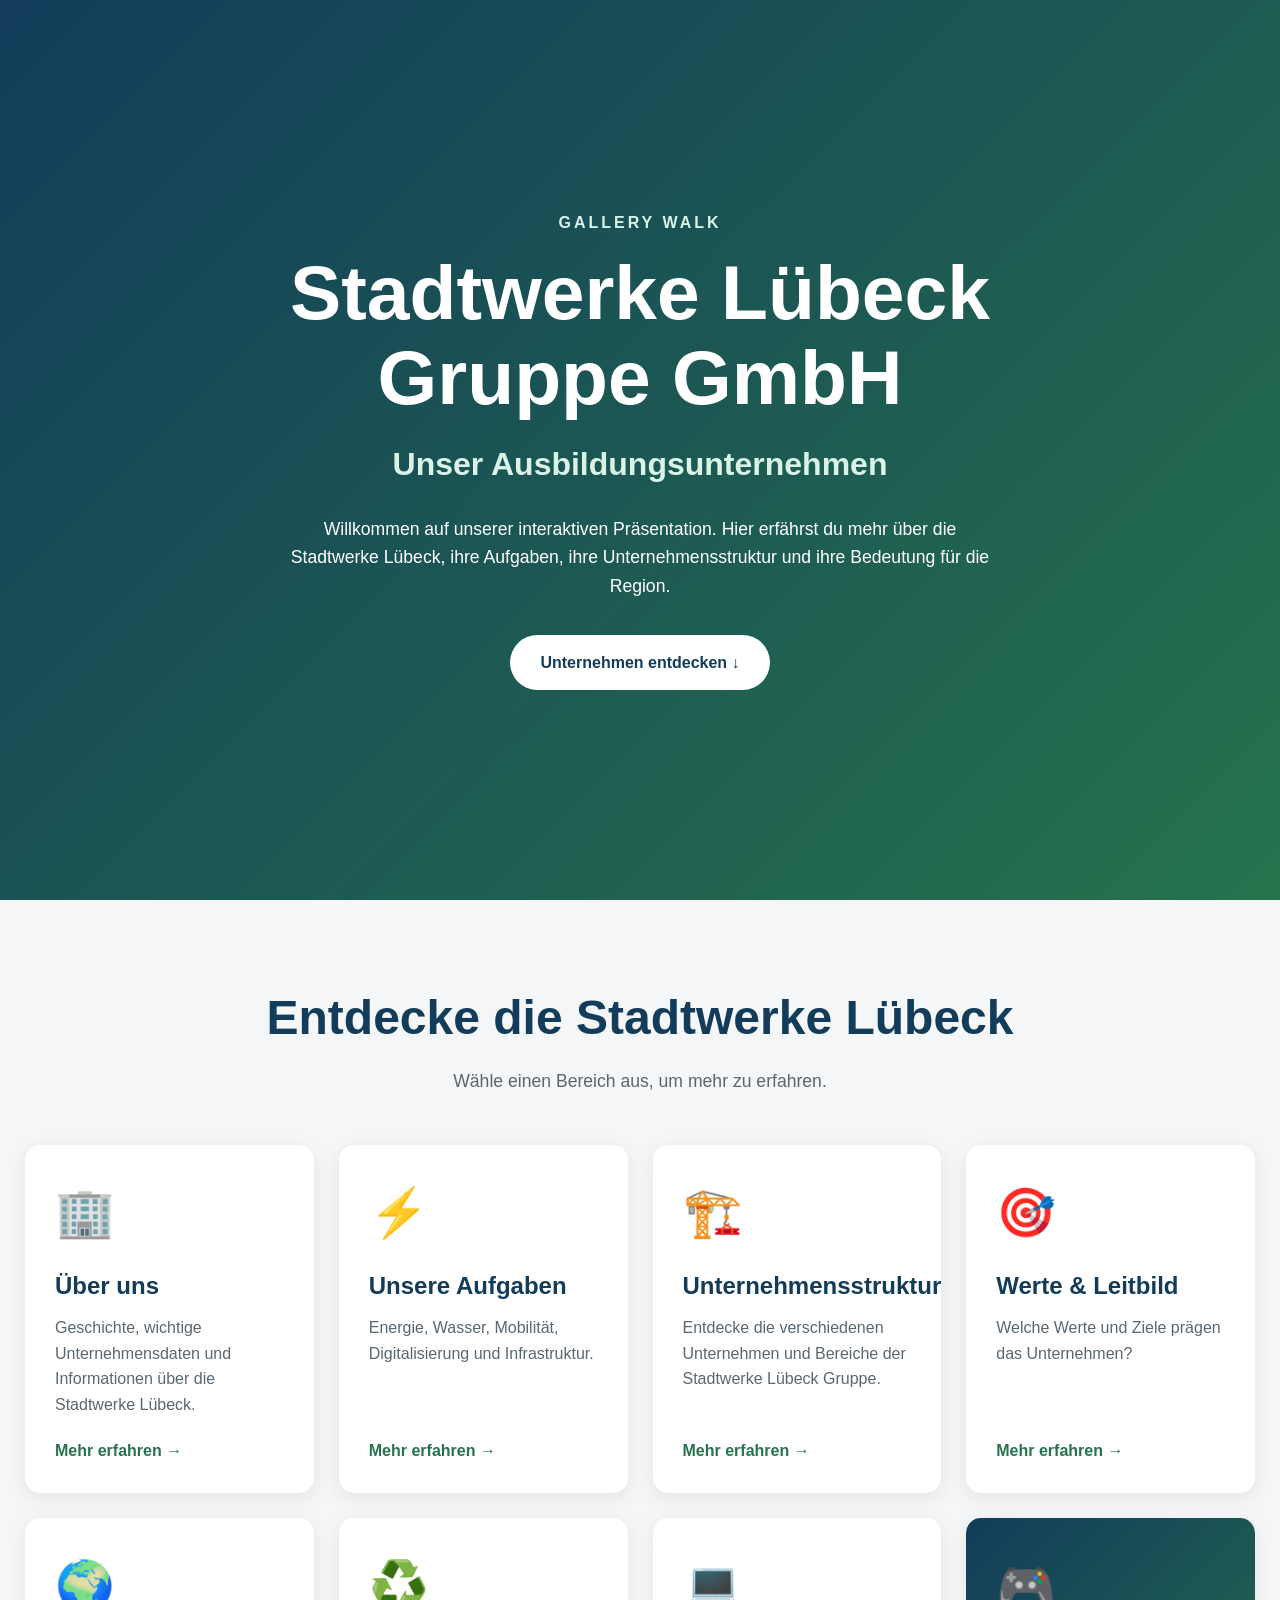
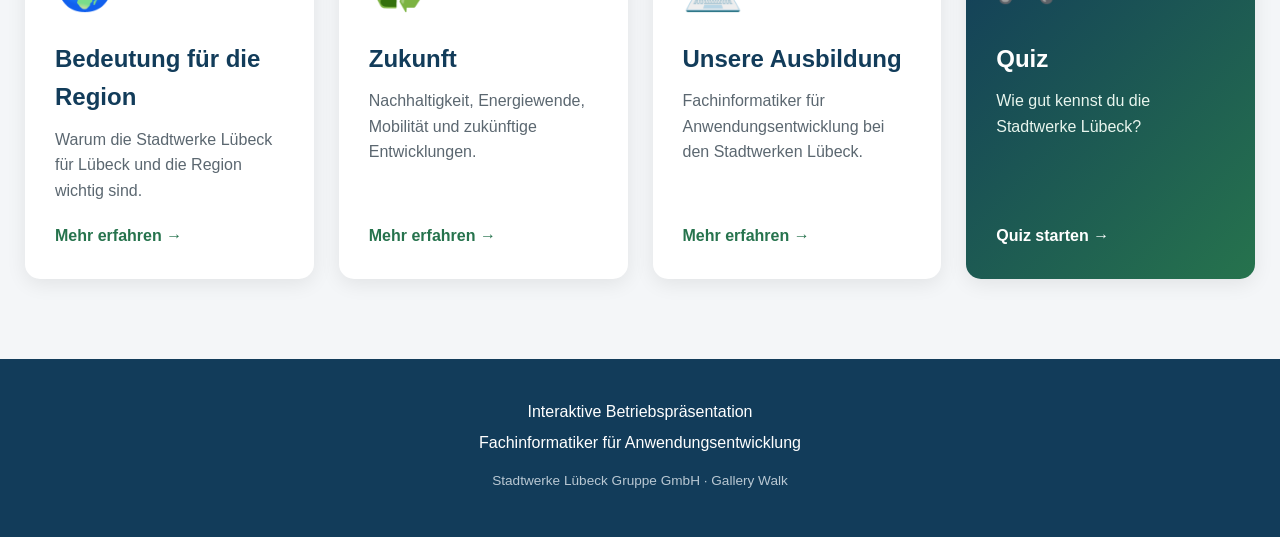
==== index.html @ ca76f6d5 "Add files via upload" ====
<!DOCTYPE html>
<html lang="de">

<head>
    <!-- Zeichencodierung für Umlaute und Sonderzeichen -->
    <meta charset="UTF-8">

    <!-- Sorgt dafür, dass die Webseite auf Handys richtig angezeigt wird -->
    <meta name="viewport" content="width=device-width, initial-scale=1.0">

    <!-- Titel im Browser -->
    <title>Stadtwerke Lübeck | Gallery Walk</title>

    <!-- Verbindung mit unserer CSS-Datei -->
    <link rel="stylesheet" href="style.css">
</head>


<body>

    <!-- =========================
         HEADER / STARTBEREICH
         ========================= -->

    <header class="hero">

        <div class="hero-content">

            <p class="small-title">
                Gallery Walk
            </p>

            <h1>
                Stadtwerke Lübeck Gruppe GmbH
            </h1>

            <h2>
                Unser Ausbildungsunternehmen
            </h2>

            <p class="intro-text">
                Willkommen auf unserer interaktiven Präsentation.
                Hier erfährst du mehr über die Stadtwerke Lübeck,
                ihre Aufgaben, ihre Unternehmensstruktur und ihre
                Bedeutung für die Region.
            </p>

            <!-- Button führt später zu den Informationen -->
            <a href="#bereiche" class="start-button">
                Unternehmen entdecken ↓
            </a>

        </div>

    </header>


    <!-- =========================
         INFORMATIONSBEREICHE
         ========================= -->

    <main id="bereiche">

        <section class="section-title">

            <h2>
                Entdecke die Stadtwerke Lübeck
            </h2>

            <p>
                Wähle einen Bereich aus, um mehr zu erfahren.
            </p>

        </section>


        <!-- Container für alle Karten -->
        <section class="card-container">


            <!-- Karte 1 -->
            <article class="card">

                <div class="icon">🏢</div>

                <h3>
                    Über uns
                </h3>

                <p>
                    Geschichte, wichtige Unternehmensdaten
                    und Informationen über die Stadtwerke Lübeck.
                </p>

                <a href="ueber-uns.html">
                    Mehr erfahren →
                </a>

            </article>


            <!-- Karte 2 -->
            <article class="card">

                <div class="icon">⚡</div>

                <h3>
                    Unsere Aufgaben
                </h3>

                <p>
                    Energie, Wasser, Mobilität,
                    Digitalisierung und Infrastruktur.
                </p>

                <a href="aufgaben.html">
                    Mehr erfahren →
                </a>

            </article>


            <!-- Karte 3 -->
            <article class="card">

                <div class="icon">🏗️</div>

                <h3>
                    Unternehmensstruktur
                </h3>

                <p>
                    Entdecke die verschiedenen Unternehmen
                    und Bereiche der Stadtwerke Lübeck Gruppe.
                </p>

                <a href="struktur.html">
                    Mehr erfahren →
                </a>

            </article>


            <!-- Karte 4 -->
            <article class="card">

                <div class="icon">🎯</div>

                <h3>
                    Werte & Leitbild
                </h3>

                <p>
                    Welche Werte und Ziele
                    prägen das Unternehmen?
                </p>

                <a href="werte.html">
                    Mehr erfahren →
                </a>

            </article>


            <!-- Karte 5 -->
            <article class="card">

                <div class="icon">🌍</div>

                <h3>
                    Bedeutung für die Region
                </h3>

                <p>
                    Warum die Stadtwerke Lübeck
                    für Lübeck und die Region wichtig sind.
                </p>

                <a href="region.html">
                    Mehr erfahren →
                </a>

            </article>


            <!-- Karte 6 -->
            <article class="card">

                <div class="icon">♻️</div>

                <h3>
                    Zukunft
                </h3>

                <p>
                    Nachhaltigkeit, Energiewende,
                    Mobilität und zukünftige Entwicklungen.
                </p>

                <a href="zukunft.html">
                    Mehr erfahren →
                </a>

            </article>


            <!-- Karte 7 -->
            <article class="card">

                <div class="icon">💻</div>

                <h3>
                    Unsere Ausbildung
                </h3>

                <p>
                    Fachinformatiker für
                    Anwendungsentwicklung bei den Stadtwerken Lübeck.
                </p>

                <a href="ausbildung.html">
                    Mehr erfahren →
                </a>

            </article>


            <!-- Karte 8 -->
            <article class="card quiz-card">

                <div class="icon">🎮</div>

                <h3>
                    Quiz
                </h3>

                <p>
                    Wie gut kennst du
                    die Stadtwerke Lübeck?
                </p>

                <a href="quiz.html">
                    Quiz starten →
                </a>

            </article>


        </section>

    </main>


    <!-- =========================
         FOOTER
         ========================= -->

    <footer>

        <p>
            Interaktive Betriebspräsentation
        </p>

        <p>
            Fachinformatiker für Anwendungsentwicklung
        </p>

        <p class="footer-small">
            Stadtwerke Lübeck Gruppe GmbH · Gallery Walk
        </p>

    </footer>


    <!-- Verbindung mit JavaScript -->
    <script src="script.js"></script>

</body>

</html>
---- style.css ----
/* =========================
   ALLGEMEINE EINSTELLUNGEN
   ========================= */

/* Entfernt Standard-Abstände und berechnet Größen einheitlich */
* {
    margin: 0;
    padding: 0;
    box-sizing: border-box;
}


/* Grundeinstellungen für die gesamte Webseite */
body {
    font-family: Arial, Helvetica, sans-serif;
    background-color: #f4f6f8;
    color: #1f2933;
    line-height: 1.6;
}


/* Entfernt die Standard-Unterstreichung von Links */
a {
    text-decoration: none;
}


/* =========================
   STARTSEITE / HERO
   ========================= */

.hero {

    /* Hero nimmt mindestens die gesamte Bildschirmhöhe ein */
    min-height: 100vh;

    /* Hintergrund mit Farbverlauf */
    background: linear-gradient(135deg, #123c5a, #26734d);

    /* Inhalt horizontal und vertikal zentrieren */
    display: flex;
    justify-content: center;
    align-items: center;

    /* Abstand zum Rand */
    padding: 40px 20px;

    /* Text zentrieren */
    text-align: center;
}


/* Container für den Inhalt des Heroes */
.hero-content {
    max-width: 900px;
}


/* Kleiner Titel über der Hauptüberschrift */
.small-title {

    color: #d9f3e6;

    font-size: 1rem;

    font-weight: bold;

    letter-spacing: 3px;

    text-transform: uppercase;

    margin-bottom: 15px;
}


/* Hauptüberschrift der Startseite */
.hero h1 {

    color: white;

    /* Passt die Schriftgröße automatisch an */
    font-size: clamp(2.2rem, 6vw, 5rem);

    line-height: 1.1;

    margin-bottom: 20px;
}


/* Unterüberschrift */
.hero h2 {

    color: #d9f3e6;

    font-size: clamp(1.3rem, 3vw, 2rem);

    margin-bottom: 25px;
}


/* Einführungstext */
.intro-text {

    color: white;

    max-width: 700px;

    margin: 0 auto 35px auto;

    font-size: 1.1rem;
}


/* =========================
   START BUTTON
   ========================= */

.start-button {

    display: inline-block;

    background-color: white;

    color: #123c5a;

    padding: 15px 30px;

    border-radius: 30px;

    font-weight: bold;

    transition: 0.3s;
}


/* Hover-Effekt */
.start-button:hover {

    transform: translateY(-4px);

    box-shadow: 0 10px 25px rgba(0, 0, 0, 0.2);
}


/* =========================
   HAUPTBEREICH
   ========================= */

main {

    max-width: 1300px;

    margin: 0 auto;

    padding: 80px 25px;
}


/* =========================
   STARTSEITE - ÜBERSCHRIFT
   ========================= */

.section-title {

    text-align: center;

    margin-bottom: 50px;
}


.section-title h2 {

    color: #123c5a;

    font-size: clamp(2rem, 4vw, 3rem);

    margin-bottom: 10px;
}


.section-title p {

    color: #5b6770;

    font-size: 1.1rem;
}


/* =========================
   STARTSEITE - KARTEN
   ========================= */


/* Grid für die Startseiten-Karten */
.card-container {

    display: grid;

    /* Automatisch passende Spalten */
    grid-template-columns: repeat(auto-fit, minmax(250px, 1fr));

    gap: 25px;
}


/* Einzelne Startseiten-Karte */
.card {

    background-color: white;

    padding: 30px;

    border-radius: 15px;

    box-shadow: 0 5px 20px rgba(0, 0, 0, 0.08);

    transition: 0.3s;

    /* Inhalt wird untereinander angeordnet */
    display: flex;

    flex-direction: column;
}


/* Hover-Effekt */
.card:hover {

    transform: translateY(-8px);

    box-shadow: 0 15px 35px rgba(0, 0, 0, 0.15);
}


/* Emoji auf der Startseite */
.icon {

    font-size: 3rem;

    margin-bottom: 15px;
}


/* Überschrift einer Startseiten-Karte */
.card h3 {

    color: #123c5a;

    font-size: 1.5rem;

    margin-bottom: 10px;
}


/* Text einer Startseiten-Karte */
.card p {

    color: #5b6770;

    margin-bottom: 20px;

    /* Link wird nach unten gedrückt */
    flex-grow: 1;
}


/* Link in Startseiten-Karten */
.card a {

    color: #26734d;

    font-weight: bold;

    font-size: 1rem;
}


/* Hover für Karten-Link */
.card a:hover {

    color: #123c5a;
}


/* =========================
   QUIZ KARTE AUF STARTSEITE
   ========================= */

.quiz-card {

    background: linear-gradient(135deg, #123c5a, #26734d);

    color: white;
}


.quiz-card h3 {

    color: white;
}


.quiz-card p {

    color: #e8f5ee;
}


.quiz-card a {

    color: white;
}


/* =========================
   FOOTER
   ========================= */

footer {

    background-color: #123c5a;

    color: white;

    text-align: center;

    padding: 40px 20px;
}


footer p {

    margin-bottom: 5px;
}


/* Kleiner Text im Footer */
.footer-small {

    color: #b9c8d3;

    font-size: 0.85rem;

    margin-top: 15px;
}


/* =========================
   UNTERSEITEN - HEADER
   ========================= */

.page-header {

    background: linear-gradient(135deg, #123c5a, #26734d);

    color: white;

    padding: 100px 20px;

    text-align: center;
}


/* Container im Unterseiten-Header */
.page-header-content {

    max-width: 900px;

    margin: 0 auto;
}


/* Überschrift im Unterseiten-Header */
.page-header h1 {

    font-size: clamp(2.5rem, 6vw, 4.5rem);

    line-height: 1.1;

    margin-bottom: 20px;
}


/* Beschreibung im Unterseiten-Header */
.page-header-content > p:not(.small-title) {

    max-width: 700px;

    margin: 0 auto;

    color: #e8f5ee;

    font-size: 1.1rem;
}


/* =========================
   UNTERSEITEN - HAUPTBEREICH
   ========================= */

.about-main {

    max-width: 1200px;

    margin: 0 auto;

    padding: 80px 25px;
}


/* =========================
   EINLEITUNG
   ========================= */

.about-intro {

    max-width: 850px;

    margin: 0 auto 60px auto;

    text-align: center;
}


/* Kleine grüne Bereichsüberschrift */
.section-label {

    color: #26734d;

    font-size: 0.9rem;

    font-weight: bold;

    letter-spacing: 2px;

    margin-bottom: 10px;
}


/* Hauptüberschrift in Einleitungen */
.about-intro h2 {

    color: #123c5a;

    font-size: clamp(2rem, 4vw, 3rem);

    margin-bottom: 20px;
}


/* Text in Einleitungen */
.about-intro p:not(.section-label) {

    color: #5b6770;

    font-size: 1.05rem;

    margin-bottom: 15px;
}


/* =========================
   AUFGABEN / ALLGEMEINE KARTEN
   ========================= */

.task-grid {

    display: grid;

    grid-template-columns: repeat(3, 1fr);

    gap: 25px;

    margin-bottom: 80px;
}


/* Einzelne Aufgabenkarte */
.task-card {

    background-color: white;

    padding: 35px;

    border-radius: 18px;

    box-shadow: 0 5px 20px rgba(0, 0, 0, 0.08);

    border-left: 5px solid #26734d;

    transition: 0.3s;
}


/* Hover-Effekt */
.task-card:hover {

    transform: translateY(-8px);

    box-shadow: 0 15px 35px rgba(0, 0, 0, 0.14);
}


/* Emoji der Aufgabenkarte */
.task-icon {

    font-size: 3rem;

    margin-bottom: 15px;
}


/* Überschrift der Aufgabenkarte */
.task-card h3 {

    color: #123c5a;

    font-size: 1.5rem;

    margin-bottom: 12px;
}


/* Text der Aufgabenkarte */
.task-card p {

    color: #5b6770;

    line-height: 1.7;
}


/* Hervorgehobener Text */
.task-card strong {

    color: #123c5a;
}


/* =========================
   ZAHLEN & FAKTEN
   ========================= */

.facts-section {

    background: linear-gradient(135deg, #123c5a, #26734d);

    border-radius: 22px;

    padding: 55px 35px;

    margin-bottom: 80px;

    text-align: center;
}


/* Überschrift-Bereich der Fakten */
.facts-heading .section-label {

    color: #d9f3e6;
}


.facts-heading h2 {

    color: white;

    font-size: clamp(2rem, 4vw, 3rem);

    margin-bottom: 40px;
}


/* Grid der Zahlen */
.facts-grid {

    display: grid;

    grid-template-columns: repeat(4, 1fr);

    gap: 20px;
}


/* Einzelne Zahlenbox */
.fact-box {

    background-color: rgba(255, 255, 255, 0.12);

    padding: 30px 15px;

    border-radius: 15px;

    backdrop-filter: blur(5px);
}


/* Große Zahl */
.fact-number {

    display: block;

    /* Zahlen bleiben schwarz */
    color: black;

    font-size: 2rem;

    font-weight: bold;

    margin-bottom: 5px;
}


/* Beschreibung der Zahl */
.fact-text {

    color: #d9f3e6;

    font-size: 0.95rem;
}


/* Hinweis unter den Zahlen */
.facts-note {

    color: #d9f3e6;

    font-size: 0.8rem;

    margin-top: 25px;
}


/* =========================
   ABSCHLUSS-BEREICH
   ========================= */

.about-ending {

    background-color: white;

    border-radius: 18px;

    padding: 50px;

    box-shadow: 0 5px 20px rgba(0, 0, 0, 0.08);

    margin-bottom: 50px;
}


/* Überschrift im Abschluss */
.about-ending h2 {

    color: #123c5a;

    font-size: 2.2rem;

    margin-bottom: 15px;
}


/* Text im Abschluss */
.about-ending p:not(.section-label) {

    color: #5b6770;

    max-width: 750px;

    font-size: 1.05rem;
}


/* =========================
   ZURÜCK BUTTON
   ========================= */

.back-container {

    text-align: center;

    margin-bottom: 20px;
}


.back-button {

    display: inline-block;

    background-color: #123c5a;

    color: white;

    padding: 14px 28px;

    border-radius: 30px;

    font-weight: bold;

    transition: 0.3s;
}


/* Hover-Effekt */
.back-button:hover {

    background-color: #26734d;

    transform: translateY(-3px);

    box-shadow: 0 8px 20px rgba(0, 0, 0, 0.15);
}


/* =========================
   QUIZ
   ========================= */

.quiz-container {

    max-width: 850px;

    margin: 0 auto 60px auto;

    background-color: white;

    padding: 45px;

    border-radius: 20px;

    box-shadow: 0 5px 20px rgba(0, 0, 0, 0.08);

    border-left: 5px solid #26734d;
}


/* Fragenzähler */
.quiz-score {

    color: #26734d;

    font-weight: bold;

    margin-bottom: 25px;
}


/* Frage */
.quiz-question h2 {

    color: #123c5a;

    font-size: 2rem;

    line-height: 1.3;

    margin-bottom: 30px;
}


/* =========================
   QUIZ - ANTWORTEN
   ========================= */

.answer-container {

    display: grid;

    grid-template-columns: repeat(2, 1fr);

    gap: 15px;
}


/* Antwortbutton */
.answer-button {

    border: 2px solid #e1e6ea;

    background-color: #f8fafb;

    color: #123c5a;

    padding: 16px;

    border-radius: 12px;

    font-size: 1rem;

    font-weight: bold;

    cursor: pointer;

    transition: 0.3s;
}


/* Hover auf Antwortbutton */
.answer-button:hover:not(:disabled) {

    border-color: #26734d;

    transform: translateY(-3px);
}


/* Deaktivierter Button */
.answer-button:disabled {

    cursor: default;
}


/* Richtige Antwort */
.answer-button.correct {

    background-color: #26734d;

    color: white;

    border-color: #26734d;
}


/* Falsche Antwort */
.answer-button.wrong {

    background-color: #b33a3a;

    color: white;

    border-color: #b33a3a;
}


/* =========================
   QUIZ - ERGEBNIS
   ========================= */

.quiz-result {

    font-size: 1.2rem;

    font-weight: bold;

    margin-top: 25px;

    min-height: 30px;
}


/* =========================
   QUIZ - BUTTONS
   ========================= */

.next-button {

    display: none;

    margin-top: 25px;

    background-color: #123c5a;

    color: white;

    border: none;

    padding: 14px 28px;

    border-radius: 30px;

    font-weight: bold;

    cursor: pointer;

    transition: 0.3s;
}


/* Hover */
.next-button:hover {

    background-color: #26734d;

    transform: translateY(-3px);
}


/* =========================
   TABLET
   ========================= */

@media (max-width: 900px) {

    /* Aufgaben-Karten auf zwei Spalten */
    .task-grid {

        grid-template-columns: repeat(2, 1fr);
    }


    /* Zahlen ebenfalls auf zwei Spalten */
    .facts-grid {

        grid-template-columns: repeat(2, 1fr);
    }


    /* Startseitenkarten werden automatisch angepasst */
    .card-container {

        grid-template-columns: repeat(2, 1fr);
    }

}


/* =========================
   HANDY
   ========================= */

@media (max-width: 600px) {

    /* Hero kompakter */
    .hero {

        min-height: 90vh;

        padding: 40px 20px;
    }


    /* Unterseiten-Header kompakter */
    .page-header {

        padding: 75px 20px;
    }


    /* Hauptbereich */
    main {

        padding: 60px 18px;
    }


    .about-main {

        padding: 60px 18px;
    }


    /* Startseitenkarten */
    .card-container {

        grid-template-columns: 1fr;
    }


    /* Aufgaben-Karten */
    .task-grid {

        grid-template-columns: 1fr;
    }


    /* Fakten */
    .facts-grid {

        grid-template-columns: 1fr;
    }


    .facts-section {

        padding: 40px 20px;
    }


    /* Abschlussbox */
    .about-ending {

        padding: 35px 25px;
    }


    /* Quiz */
    .quiz-container {

        padding: 30px 20px;
    }


    .quiz-question h2 {

        font-size: 1.5rem;
    }


    .answer-container {

        grid-template-columns: 1fr;
    }


    .answer-button {

        width: 100%;
    }

}
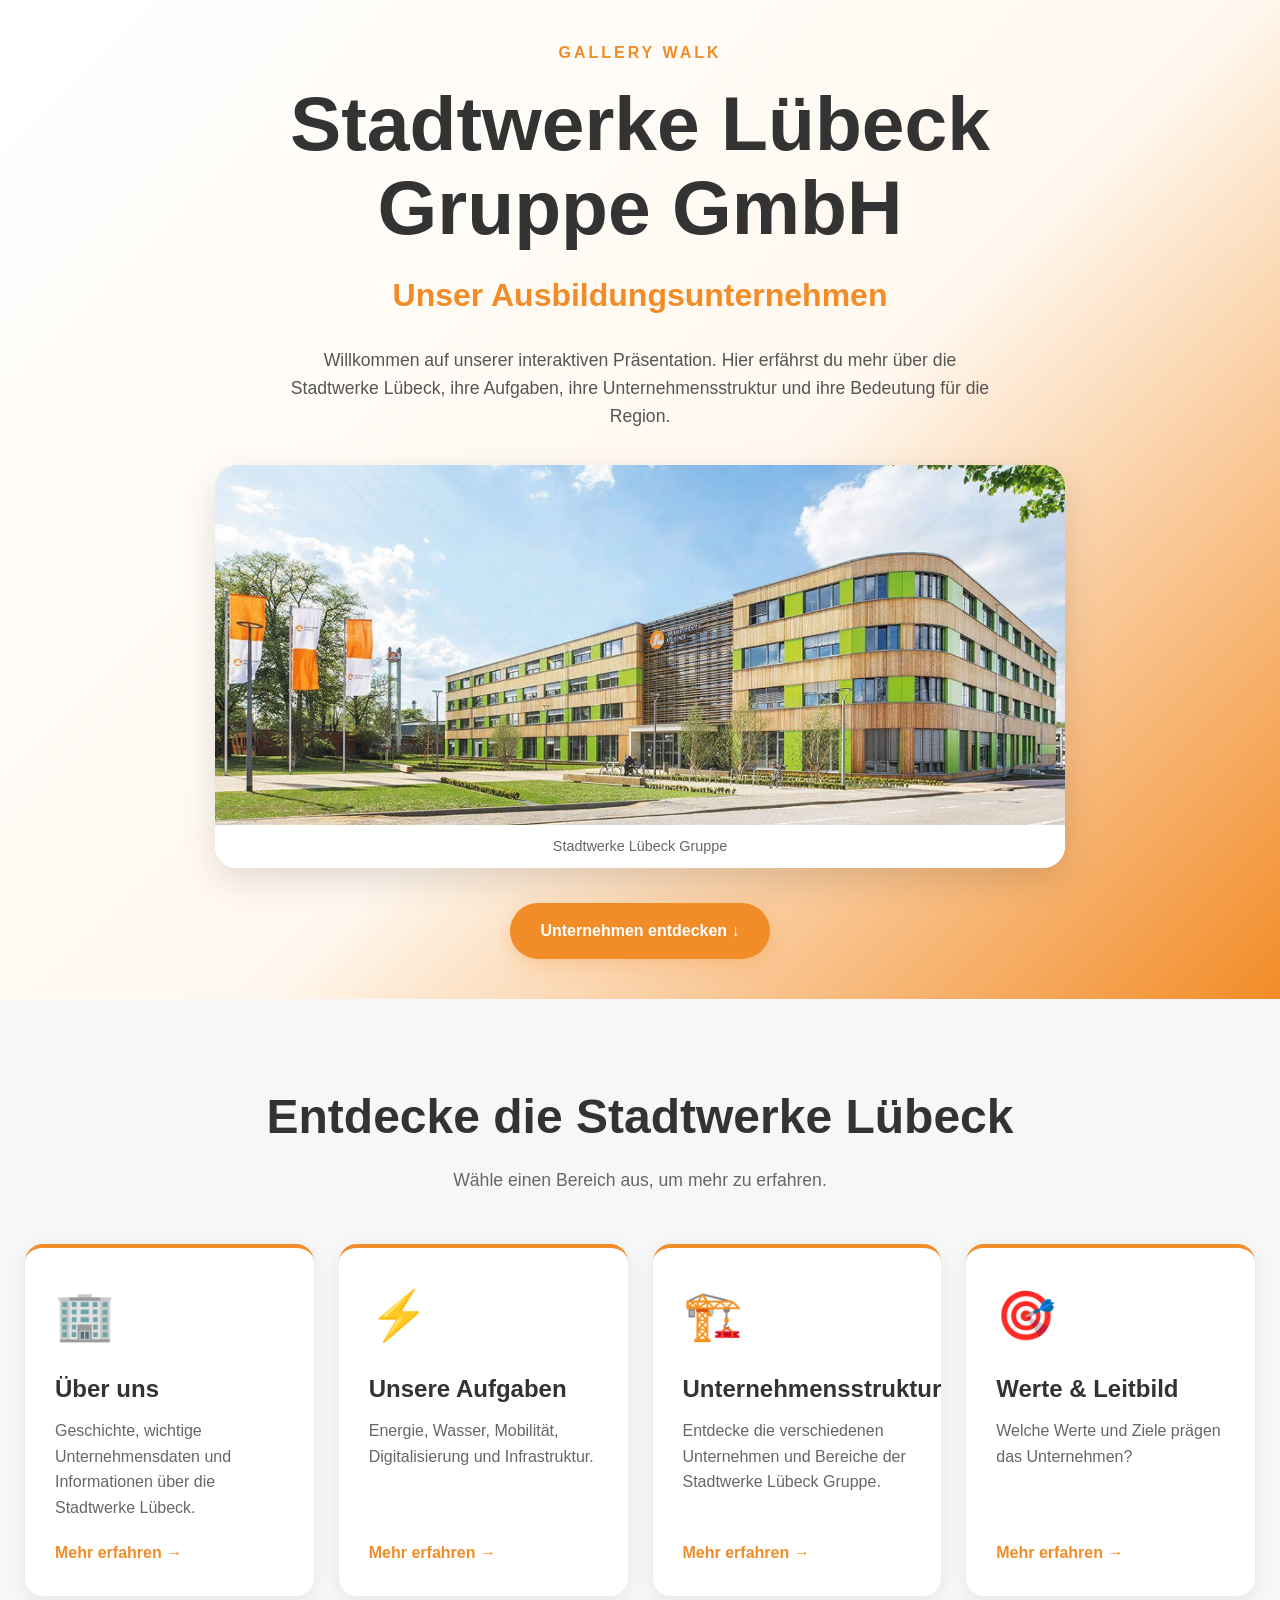
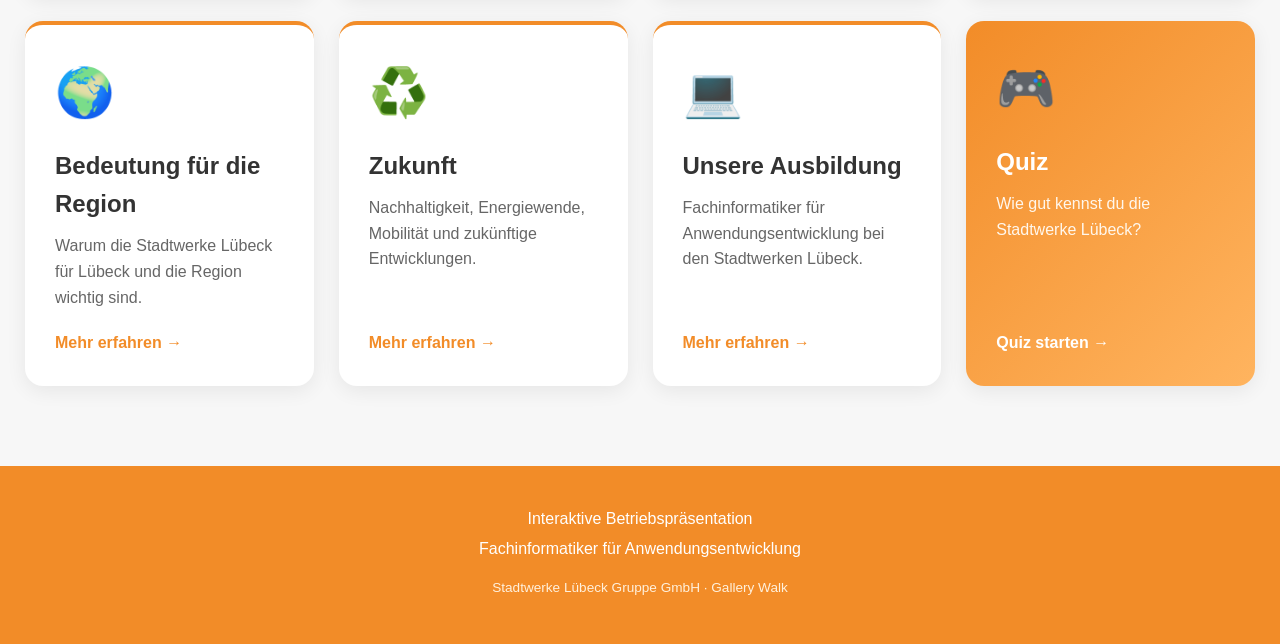
==== commit ed249335: "Add files via upload" ====
--- a/index.html
+++ b/index.html
@@ -2,6 +2,7 @@
 <html lang="de">
 
 <head>
+
     <!-- Zeichencodierung für Umlaute und Sonderzeichen -->
     <meta charset="UTF-8">
 
@@ -13,10 +14,12 @@
 
     <!-- Verbindung mit unserer CSS-Datei -->
     <link rel="stylesheet" href="style.css">
+
 </head>
 
 
 <body>
+
 
     <!-- =========================
          HEADER / STARTBEREICH
@@ -45,7 +48,29 @@
                 Bedeutung für die Region.
             </p>
 
-            <!-- Button führt später zu den Informationen -->
+
+            <!-- =========================
+                 HERO-BILD
+                 ========================= -->
+
+            <div class="hero-image">
+
+                <img
+                    src="bilder/stadtwerke-gebaeude.jpg"
+                    alt="Gebäude der Stadtwerke Lübeck"
+                >
+
+                <p>
+                    Stadtwerke Lübeck Gruppe
+                </p>
+
+            </div>
+
+
+            <!-- =========================
+                 START BUTTON
+                 ========================= -->
+
             <a href="#bereiche" class="start-button">
                 Unternehmen entdecken ↓
             </a>
@@ -74,14 +99,22 @@
         </section>
 
 
-        <!-- Container für alle Karten -->
+        <!-- =========================
+             CONTAINER FÜR ALLE KARTEN
+             ========================= -->
+
         <section class="card-container">
 
 
-            <!-- Karte 1 -->
-            <article class="card">
-
-                <div class="icon">🏢</div>
+            <!-- =========================
+                 KARTE 1
+                 ========================= -->
+
+            <article class="card">
+
+                <div class="icon">
+                    🏢
+                </div>
 
                 <h3>
                     Über uns
@@ -99,10 +132,15 @@
             </article>
 
 
-            <!-- Karte 2 -->
-            <article class="card">
-
-                <div class="icon">⚡</div>
+            <!-- =========================
+                 KARTE 2
+                 ========================= -->
+
+            <article class="card">
+
+                <div class="icon">
+                    ⚡
+                </div>
 
                 <h3>
                     Unsere Aufgaben
@@ -120,10 +158,15 @@
             </article>
 
 
-            <!-- Karte 3 -->
-            <article class="card">
-
-                <div class="icon">🏗️</div>
+            <!-- =========================
+                 KARTE 3
+                 ========================= -->
+
+            <article class="card">
+
+                <div class="icon">
+                    🏗️
+                </div>
 
                 <h3>
                     Unternehmensstruktur
@@ -141,10 +184,15 @@
             </article>
 
 
-            <!-- Karte 4 -->
-            <article class="card">
-
-                <div class="icon">🎯</div>
+            <!-- =========================
+                 KARTE 4
+                 ========================= -->
+
+            <article class="card">
+
+                <div class="icon">
+                    🎯
+                </div>
 
                 <h3>
                     Werte & Leitbild
@@ -162,10 +210,15 @@
             </article>
 
 
-            <!-- Karte 5 -->
-            <article class="card">
-
-                <div class="icon">🌍</div>
+            <!-- =========================
+                 KARTE 5
+                 ========================= -->
+
+            <article class="card">
+
+                <div class="icon">
+                    🌍
+                </div>
 
                 <h3>
                     Bedeutung für die Region
@@ -183,10 +236,15 @@
             </article>
 
 
-            <!-- Karte 6 -->
-            <article class="card">
-
-                <div class="icon">♻️</div>
+            <!-- =========================
+                 KARTE 6
+                 ========================= -->
+
+            <article class="card">
+
+                <div class="icon">
+                    ♻️
+                </div>
 
                 <h3>
                     Zukunft
@@ -204,10 +262,15 @@
             </article>
 
 
-            <!-- Karte 7 -->
-            <article class="card">
-
-                <div class="icon">💻</div>
+            <!-- =========================
+                 KARTE 7
+                 ========================= -->
+
+            <article class="card">
+
+                <div class="icon">
+                    💻
+                </div>
 
                 <h3>
                     Unsere Ausbildung
@@ -225,10 +288,15 @@
             </article>
 
 
-            <!-- Karte 8 -->
+            <!-- =========================
+                 KARTE 8
+                 ========================= -->
+
             <article class="card quiz-card">
 
-                <div class="icon">🎮</div>
+                <div class="icon">
+                    🎮
+                </div>
 
                 <h3>
                     Quiz
--- a/style.css
+++ b/style.css
@@ -13,8 +13,8 @@
 /* Grundeinstellungen für die gesamte Webseite */
 body {
     font-family: Arial, Helvetica, sans-serif;
-    background-color: #f4f6f8;
-    color: #1f2933;
+    background-color: #f7f7f7;
+    color: #333333;
     line-height: 1.6;
 }
 
@@ -34,8 +34,13 @@
     /* Hero nimmt mindestens die gesamte Bildschirmhöhe ein */
     min-height: 100vh;
 
-    /* Hintergrund mit Farbverlauf */
-    background: linear-gradient(135deg, #123c5a, #26734d);
+    /* Heller Verlauf aus Weiß und Orange */
+    background: linear-gradient(
+        135deg,
+        #ffffff 0%,
+        #fff8ef 55%,
+        #f28c28 100%
+    );
 
     /* Inhalt horizontal und vertikal zentrieren */
     display: flex;
@@ -59,7 +64,7 @@
 /* Kleiner Titel über der Hauptüberschrift */
 .small-title {
 
-    color: #d9f3e6;
+    color: #f28c28;
 
     font-size: 1rem;
 
@@ -76,9 +81,8 @@
 /* Hauptüberschrift der Startseite */
 .hero h1 {
 
-    color: white;
-
-    /* Passt die Schriftgröße automatisch an */
+    color: #333333;
+
     font-size: clamp(2.2rem, 6vw, 5rem);
 
     line-height: 1.1;
@@ -90,7 +94,7 @@
 /* Unterüberschrift */
 .hero h2 {
 
-    color: #d9f3e6;
+    color: #f28c28;
 
     font-size: clamp(1.3rem, 3vw, 2rem);
 
@@ -101,28 +105,28 @@
 /* Einführungstext */
 .intro-text {
 
+    color: #555555;
+
+    max-width: 700px;
+
+    margin: 0 auto 35px auto;
+
+    font-size: 1.1rem;
+}
+
+
+/* =========================
+   START BUTTON
+   ========================= */
+
+.start-button {
+
+    display: inline-block;
+
+    background-color: #f28c28;
+
     color: white;
 
-    max-width: 700px;
-
-    margin: 0 auto 35px auto;
-
-    font-size: 1.1rem;
-}
-
-
-/* =========================
-   START BUTTON
-   ========================= */
-
-.start-button {
-
-    display: inline-block;
-
-    background-color: white;
-
-    color: #123c5a;
-
     padding: 15px 30px;
 
     border-radius: 30px;
@@ -130,15 +134,19 @@
     font-weight: bold;
 
     transition: 0.3s;
+
+    box-shadow: 0 6px 18px rgba(242, 140, 40, 0.25);
 }
 
 
 /* Hover-Effekt */
 .start-button:hover {
 
+    background-color: #df7815;
+
     transform: translateY(-4px);
 
-    box-shadow: 0 10px 25px rgba(0, 0, 0, 0.2);
+    box-shadow: 0 10px 25px rgba(242, 140, 40, 0.35);
 }
 
 
@@ -170,7 +178,7 @@
 
 .section-title h2 {
 
-    color: #123c5a;
+    color: #333333;
 
     font-size: clamp(2rem, 4vw, 3rem);
 
@@ -180,7 +188,7 @@
 
 .section-title p {
 
-    color: #5b6770;
+    color: #666666;
 
     font-size: 1.1rem;
 }
@@ -196,7 +204,6 @@
 
     display: grid;
 
-    /* Automatisch passende Spalten */
     grid-template-columns: repeat(auto-fit, minmax(250px, 1fr));
 
     gap: 25px;
@@ -210,13 +217,14 @@
 
     padding: 30px;
 
-    border-radius: 15px;
-
-    box-shadow: 0 5px 20px rgba(0, 0, 0, 0.08);
+    border-radius: 18px;
+
+    box-shadow: 0 5px 20px rgba(0, 0, 0, 0.07);
+
+    border-top: 4px solid #f28c28;
 
     transition: 0.3s;
 
-    /* Inhalt wird untereinander angeordnet */
     display: flex;
 
     flex-direction: column;
@@ -228,7 +236,7 @@
 
     transform: translateY(-8px);
 
-    box-shadow: 0 15px 35px rgba(0, 0, 0, 0.15);
+    box-shadow: 0 15px 35px rgba(0, 0, 0, 0.12);
 }
 
 
@@ -244,7 +252,7 @@
 /* Überschrift einer Startseiten-Karte */
 .card h3 {
 
-    color: #123c5a;
+    color: #333333;
 
     font-size: 1.5rem;
 
@@ -255,11 +263,10 @@
 /* Text einer Startseiten-Karte */
 .card p {
 
-    color: #5b6770;
+    color: #666666;
 
     margin-bottom: 20px;
 
-    /* Link wird nach unten gedrückt */
     flex-grow: 1;
 }
 
@@ -267,7 +274,7 @@
 /* Link in Startseiten-Karten */
 .card a {
 
-    color: #26734d;
+    color: #f28c28;
 
     font-weight: bold;
 
@@ -278,7 +285,7 @@
 /* Hover für Karten-Link */
 .card a:hover {
 
-    color: #123c5a;
+    color: #df7815;
 }
 
 
@@ -288,9 +295,15 @@
 
 .quiz-card {
 
-    background: linear-gradient(135deg, #123c5a, #26734d);
+    background: linear-gradient(
+        135deg,
+        #f28c28,
+        #ffb45f
+    );
 
     color: white;
+
+    border-top: none;
 }
 
 
@@ -302,7 +315,7 @@
 
 .quiz-card p {
 
-    color: #e8f5ee;
+    color: #fff7ed;
 }
 
 
@@ -318,7 +331,7 @@
 
 footer {
 
-    background-color: #123c5a;
+    background-color: #f28c28;
 
     color: white;
 
@@ -337,7 +350,7 @@
 /* Kleiner Text im Footer */
 .footer-small {
 
-    color: #b9c8d3;
+    color: #fff0dc;
 
     font-size: 0.85rem;
 
@@ -351,13 +364,20 @@
 
 .page-header {
 
-    background: linear-gradient(135deg, #123c5a, #26734d);
-
-    color: white;
+    background: linear-gradient(
+        135deg,
+        #ffffff 0%,
+        #fff7ed 55%,
+        #f28c28 100%
+    );
+
+    color: #333333;
 
     padding: 100px 20px;
 
     text-align: center;
+
+    border-bottom: 1px solid #f0e2d2;
 }
 
 
@@ -373,6 +393,8 @@
 /* Überschrift im Unterseiten-Header */
 .page-header h1 {
 
+    color: #333333;
+
     font-size: clamp(2.5rem, 6vw, 4.5rem);
 
     line-height: 1.1;
@@ -388,7 +410,7 @@
 
     margin: 0 auto;
 
-    color: #e8f5ee;
+    color: #555555;
 
     font-size: 1.1rem;
 }
@@ -422,10 +444,10 @@
 }
 
 
-/* Kleine grüne Bereichsüberschrift */
+/* Kleine orange Bereichsüberschrift */
 .section-label {
 
-    color: #26734d;
+    color: #f28c28;
 
     font-size: 0.9rem;
 
@@ -440,7 +462,7 @@
 /* Hauptüberschrift in Einleitungen */
 .about-intro h2 {
 
-    color: #123c5a;
+    color: #333333;
 
     font-size: clamp(2rem, 4vw, 3rem);
 
@@ -451,7 +473,7 @@
 /* Text in Einleitungen */
 .about-intro p:not(.section-label) {
 
-    color: #5b6770;
+    color: #666666;
 
     font-size: 1.05rem;
 
@@ -484,9 +506,9 @@
 
     border-radius: 18px;
 
-    box-shadow: 0 5px 20px rgba(0, 0, 0, 0.08);
-
-    border-left: 5px solid #26734d;
+    box-shadow: 0 5px 20px rgba(0, 0, 0, 0.07);
+
+    border-left: 5px solid #f28c28;
 
     transition: 0.3s;
 }
@@ -497,7 +519,7 @@
 
     transform: translateY(-8px);
 
-    box-shadow: 0 15px 35px rgba(0, 0, 0, 0.14);
+    box-shadow: 0 15px 35px rgba(0, 0, 0, 0.12);
 }
 
 
@@ -513,7 +535,7 @@
 /* Überschrift der Aufgabenkarte */
 .task-card h3 {
 
-    color: #123c5a;
+    color: #333333;
 
     font-size: 1.5rem;
 
@@ -524,7 +546,7 @@
 /* Text der Aufgabenkarte */
 .task-card p {
 
-    color: #5b6770;
+    color: #666666;
 
     line-height: 1.7;
 }
@@ -533,7 +555,7 @@
 /* Hervorgehobener Text */
 .task-card strong {
 
-    color: #123c5a;
+    color: #f28c28;
 }
 
 
@@ -543,7 +565,11 @@
 
 .facts-section {
 
-    background: linear-gradient(135deg, #123c5a, #26734d);
+    background: linear-gradient(
+        135deg,
+        #fff7ed,
+        #f28c28
+    );
 
     border-radius: 22px;
 
@@ -552,19 +578,21 @@
     margin-bottom: 80px;
 
     text-align: center;
+
+    border: 1px solid #f3d4b1;
 }
 
 
 /* Überschrift-Bereich der Fakten */
 .facts-heading .section-label {
 
-    color: #d9f3e6;
+    color: #f28c28;
 }
 
 
 .facts-heading h2 {
 
-    color: white;
+    color: #333333;
 
     font-size: clamp(2rem, 4vw, 3rem);
 
@@ -586,11 +614,13 @@
 /* Einzelne Zahlenbox */
 .fact-box {
 
-    background-color: rgba(255, 255, 255, 0.12);
+    background-color: rgba(255, 255, 255, 0.75);
 
     padding: 30px 15px;
 
     border-radius: 15px;
+
+    border: 1px solid rgba(242, 140, 40, 0.2);
 
     backdrop-filter: blur(5px);
 }
@@ -601,7 +631,6 @@
 
     display: block;
 
-    /* Zahlen bleiben schwarz */
     color: black;
 
     font-size: 2rem;
@@ -615,7 +644,7 @@
 /* Beschreibung der Zahl */
 .fact-text {
 
-    color: #d9f3e6;
+    color: #555555;
 
     font-size: 0.95rem;
 }
@@ -624,7 +653,7 @@
 /* Hinweis unter den Zahlen */
 .facts-note {
 
-    color: #d9f3e6;
+    color: #666666;
 
     font-size: 0.8rem;
 
@@ -644,7 +673,9 @@
 
     padding: 50px;
 
-    box-shadow: 0 5px 20px rgba(0, 0, 0, 0.08);
+    box-shadow: 0 5px 20px rgba(0, 0, 0, 0.07);
+
+    border-top: 4px solid #f28c28;
 
     margin-bottom: 50px;
 }
@@ -653,7 +684,7 @@
 /* Überschrift im Abschluss */
 .about-ending h2 {
 
-    color: #123c5a;
+    color: #333333;
 
     font-size: 2.2rem;
 
@@ -664,7 +695,7 @@
 /* Text im Abschluss */
 .about-ending p:not(.section-label) {
 
-    color: #5b6770;
+    color: #666666;
 
     max-width: 750px;
 
@@ -688,7 +719,7 @@
 
     display: inline-block;
 
-    background-color: #123c5a;
+    background-color: #f28c28;
 
     color: white;
 
@@ -699,17 +730,19 @@
     font-weight: bold;
 
     transition: 0.3s;
+
+    box-shadow: 0 6px 18px rgba(242, 140, 40, 0.22);
 }
 
 
 /* Hover-Effekt */
 .back-button:hover {
 
-    background-color: #26734d;
+    background-color: #df7815;
 
     transform: translateY(-3px);
 
-    box-shadow: 0 8px 20px rgba(0, 0, 0, 0.15);
+    box-shadow: 0 8px 20px rgba(242, 140, 40, 0.3);
 }
 
 
@@ -729,16 +762,16 @@
 
     border-radius: 20px;
 
-    box-shadow: 0 5px 20px rgba(0, 0, 0, 0.08);
-
-    border-left: 5px solid #26734d;
+    box-shadow: 0 5px 20px rgba(0, 0, 0, 0.07);
+
+    border-left: 5px solid #f28c28;
 }
 
 
 /* Fragenzähler */
 .quiz-score {
 
-    color: #26734d;
+    color: #f28c28;
 
     font-weight: bold;
 
@@ -749,7 +782,7 @@
 /* Frage */
 .quiz-question h2 {
 
-    color: #123c5a;
+    color: #333333;
 
     font-size: 2rem;
 
@@ -776,11 +809,11 @@
 /* Antwortbutton */
 .answer-button {
 
-    border: 2px solid #e1e6ea;
-
-    background-color: #f8fafb;
-
-    color: #123c5a;
+    border: 2px solid #e1e1e1;
+
+    background-color: #fafafa;
+
+    color: #333333;
 
     padding: 16px;
 
@@ -799,7 +832,9 @@
 /* Hover auf Antwortbutton */
 .answer-button:hover:not(:disabled) {
 
-    border-color: #26734d;
+    border-color: #f28c28;
+
+    color: #f28c28;
 
     transform: translateY(-3px);
 }
@@ -815,11 +850,11 @@
 /* Richtige Antwort */
 .answer-button.correct {
 
-    background-color: #26734d;
+    background-color: #f28c28;
 
     color: white;
 
-    border-color: #26734d;
+    border-color: #f28c28;
 }
 
 
@@ -860,7 +895,7 @@
 
     margin-top: 25px;
 
-    background-color: #123c5a;
+    background-color: #f28c28;
 
     color: white;
 
@@ -881,9 +916,79 @@
 /* Hover */
 .next-button:hover {
 
-    background-color: #26734d;
+    background-color: #df7815;
 
     transform: translateY(-3px);
+
+    box-shadow: 0 8px 20px rgba(242, 140, 40, 0.25);
+}
+
+
+/* =========================
+   SEITENBILDER
+   ========================= */
+
+.page-image {
+
+    max-width: 1000px;
+
+    margin: 0 auto 70px auto;
+
+    background: #ffffff;
+
+    border-radius: 22px;
+
+    overflow: hidden;
+
+    box-shadow: 0 8px 28px rgba(0, 0, 0, 0.10);
+
+    border: 1px solid #eeeeee;
+}
+
+
+/* Bild */
+.page-image img {
+
+    display: block;
+
+    width: 100%;
+
+    height: 380px;
+
+    object-fit: cover;
+}
+
+
+/* Besonders breites Bild */
+.page-image-wide img {
+
+    height: 440px;
+}
+
+
+/* Digitalisierungsbild */
+.page-image-digital img {
+
+    height: auto;
+
+    max-height: 560px;
+
+    object-fit: contain;
+
+    background: #ffffff;
+}
+
+
+/* Bildunterschrift */
+.page-image figcaption {
+
+    padding: 14px 20px;
+
+    color: #666666;
+
+    font-size: 0.9rem;
+
+    text-align: center;
 }
 
 
@@ -907,10 +1012,18 @@
     }
 
 
-    /* Startseitenkarten werden automatisch angepasst */
+    /* Startseitenkarten */
     .card-container {
 
         grid-template-columns: repeat(2, 1fr);
+    }
+
+
+    /* Seitenbilder */
+    .page-image img,
+    .page-image-wide img {
+
+        height: 300px;
     }
 
 }
@@ -1009,4 +1122,175 @@
         width: 100%;
     }
 
+
+    /* Seitenbilder */
+    .page-image {
+
+        margin-bottom: 50px;
+
+        border-radius: 16px;
+    }
+
+
+    .page-image img,
+    .page-image-wide img {
+
+        height: 220px;
+    }
+
+
+    .page-image-digital img {
+
+        height: auto;
+    }
+
+}
+
+/* =========================
+   SEITENNAVIGATION
+   ========================= */
+
+.page-navigation {
+
+    display: flex;
+
+    justify-content: center;
+
+    align-items: center;
+
+    gap: 15px;
+
+    flex-wrap: wrap;
+
+    margin-bottom: 20px;
+}
+
+
+/* Weiter-Button */
+
+.next-page-button {
+
+    display: inline-block;
+
+    background-color: #f28c28;
+
+    color: white;
+
+    padding: 14px 28px;
+
+    border-radius: 30px;
+
+    font-weight: bold;
+
+    transition: 0.3s;
+
+    box-shadow: 0 6px 18px rgba(242, 140, 40, 0.22);
+}
+
+
+/* Hover */
+
+.next-page-button:hover {
+
+    background-color: #df7815;
+
+    transform: translateY(-3px);
+
+    box-shadow: 0 8px 20px rgba(242, 140, 40, 0.30);
+}
+
+
+/* =========================
+   SEITENNAVIGATION – HANDY
+   ========================= */
+
+@media (max-width: 600px) {
+
+    .page-navigation {
+
+        flex-direction: column;
+
+        width: 100%;
+    }
+
+
+    .page-navigation .back-button,
+    .page-navigation .next-page-button {
+
+        width: 100%;
+
+        text-align: center;
+    }
+
+}
+
+/* =========================
+   HERO-BILD
+   ========================= */
+
+.hero-image {
+
+    max-width: 850px;
+
+    margin: 0 auto 35px auto;
+
+    background-color: white;
+
+    border-radius: 22px;
+
+    overflow: hidden;
+
+    box-shadow: 0 12px 35px rgba(0, 0, 0, 0.12);
+}
+
+
+/* Bild selbst */
+
+.hero-image img {
+
+    display: block;
+
+    width: 100%;
+
+    height: 360px;
+
+    object-fit: cover;
+}
+
+
+/* Bildunterschrift */
+
+.hero-image p {
+
+    color: #666666;
+
+    background-color: white;
+
+    padding: 10px 15px;
+
+    font-size: 0.9rem;
+
+    text-align: center;
+}
+
+
+/* =========================
+   HERO-BILD – HANDY
+   ========================= */
+
+@media (max-width: 600px) {
+
+    .hero-image {
+
+        border-radius: 16px;
+
+        margin-bottom: 30px;
+    }
+
+
+    .hero-image img {
+
+        height: 220px;
+    }
+
 }
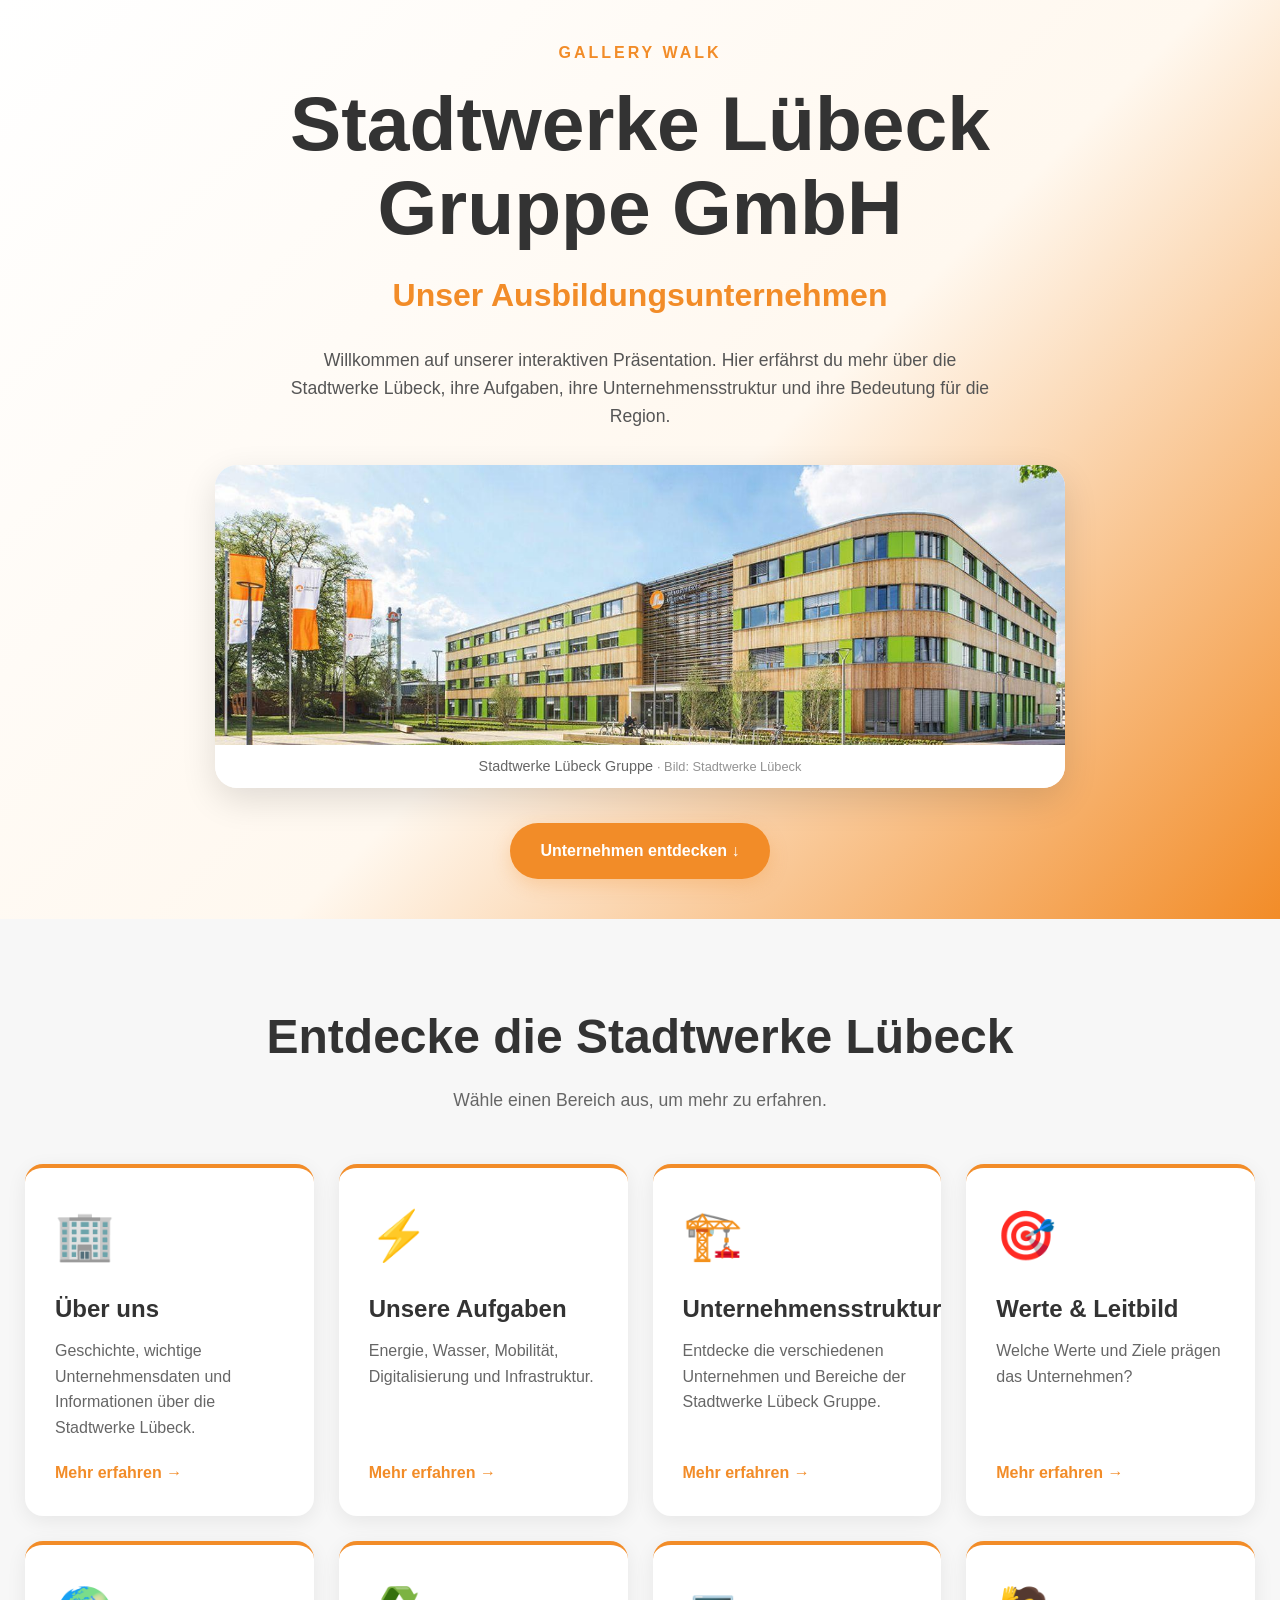
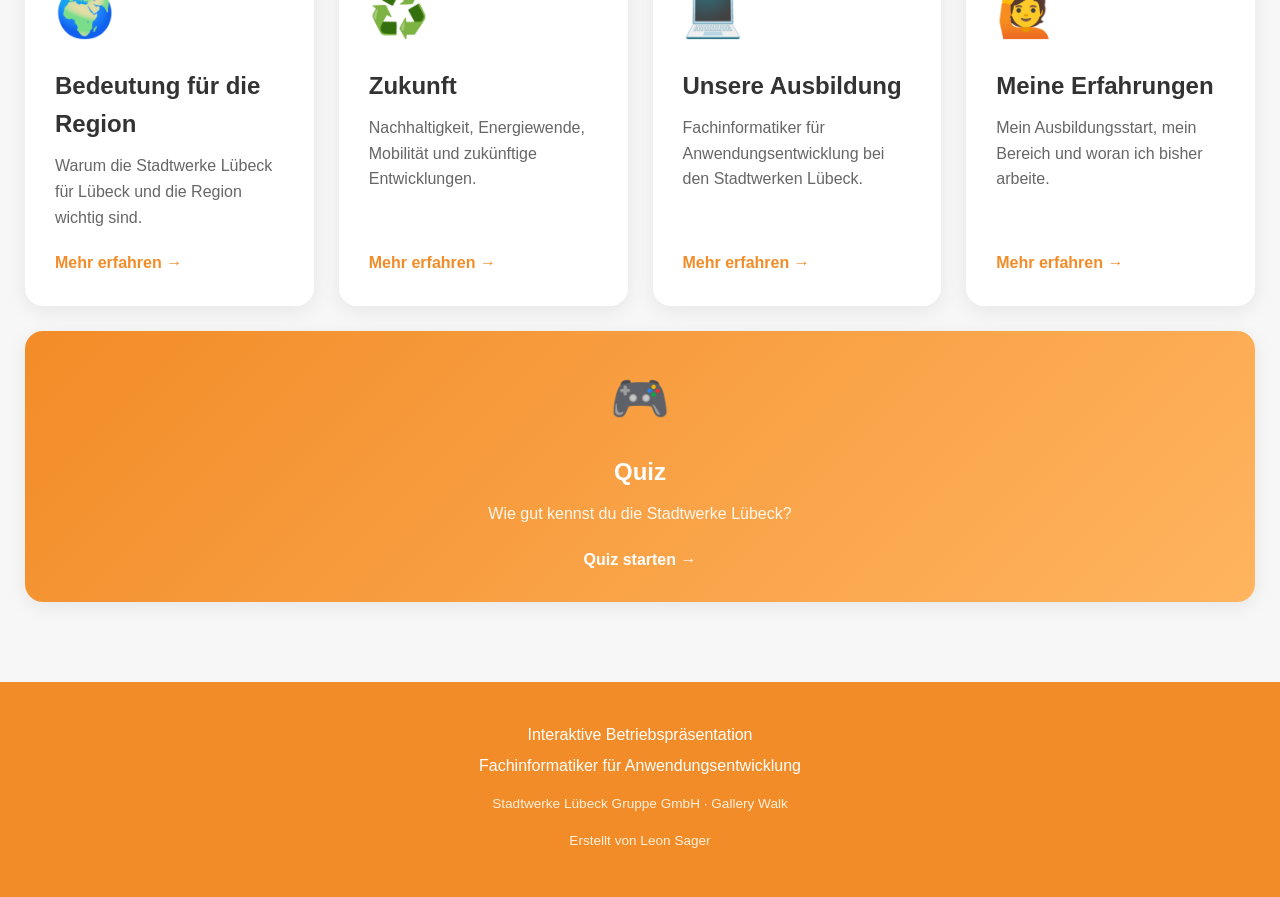
==== commit c916b4dd: "Website erweitert: Unternehmensdaten, Geschichte, Erfahrungen, Organigramm - Über uns: Rechtsform, A" ====
--- a/index.html
+++ b/index.html
@@ -62,6 +62,7 @@
 
                 <p>
                     Stadtwerke Lübeck Gruppe
+                    <span class="image-source-inline">· Bild: Stadtwerke Lübeck</span>
                 </p>
 
             </div>
@@ -289,6 +290,32 @@
 
 
             <!-- =========================
+                 KARTE: MEINE ERFAHRUNGEN
+                 ========================= -->
+
+            <article class="card">
+
+                <div class="icon">
+                    🙋
+                </div>
+
+                <h3>
+                    Meine Erfahrungen
+                </h3>
+
+                <p>
+                    Mein Ausbildungsstart, mein Bereich
+                    und woran ich bisher arbeite.
+                </p>
+
+                <a href="ausbildung.html#meine-erfahrungen">
+                    Mehr erfahren →
+                </a>
+
+            </article>
+
+
+            <!-- =========================
                  KARTE 8
                  ========================= -->
 
@@ -337,6 +364,10 @@
             Stadtwerke Lübeck Gruppe GmbH · Gallery Walk
         </p>
 
+        <p class="footer-small">
+            Erstellt von Leon Sager
+        </p>
+
     </footer>
 
 
--- a/style.css
+++ b/style.css
@@ -1293,4 +1293,321 @@
         height: 220px;
     }
 
-}+}
+
+/* =========================
+   ZEITSTRAHL - GESCHICHTE
+   ========================= */
+
+.timeline {
+
+    max-width: 750px;
+
+    margin: 0 auto 20px auto;
+
+    padding: 0;
+
+    list-style: none;
+
+    border-left: 4px solid #f28c28;
+}
+
+
+/* Ein Eintrag im Zeitstrahl */
+.timeline li {
+
+    position: relative;
+
+    padding: 0 0 30px 30px;
+}
+
+
+/* Orangener Punkt auf der Linie */
+.timeline li::before {
+
+    content: "";
+
+    position: absolute;
+
+    left: -12px;
+
+    top: 4px;
+
+    width: 20px;
+
+    height: 20px;
+
+    border-radius: 50%;
+
+    background-color: #ffffff;
+
+    border: 4px solid #f28c28;
+}
+
+
+/* Jahreszahl */
+.timeline-year {
+
+    color: #f28c28;
+
+    font-size: 1.3rem;
+
+    font-weight: bold;
+}
+
+
+/* Text zum Jahr */
+.timeline li p {
+
+    color: #555555;
+
+    margin-top: 5px;
+}
+
+
+/* =========================
+   BILDQUELLE
+   ========================= */
+
+.image-source {
+
+    display: block;
+
+    margin-top: 4px;
+
+    font-size: 0.8rem;
+
+    opacity: 0.7;
+}
+
+
+/* Links in Quellenangaben */
+.facts-note a {
+
+    color: #df7815;
+}
+
+
+/* =========================
+   ORGANIGRAMM
+   ========================= */
+
+.org-chart {
+
+    max-width: 1000px;
+
+    margin: 0 auto 80px auto;
+
+    text-align: center;
+}
+
+
+/* Kasten im Organigramm */
+.org-box {
+
+    display: inline-block;
+
+    background-color: white;
+
+    padding: 16px 20px;
+
+    border-radius: 14px;
+
+    border: 3px solid #f28c28;
+
+    box-shadow: 0 5px 20px rgba(0, 0, 0, 0.07);
+
+    font-weight: bold;
+
+    color: #333333;
+}
+
+
+/* Holding oben */
+.org-box-main {
+
+    background-color: #f28c28;
+
+    color: white;
+
+    font-size: 1.2rem;
+}
+
+
+.org-box-main span {
+
+    display: block;
+
+    font-size: 0.85rem;
+
+    font-weight: normal;
+
+    margin-top: 4px;
+}
+
+
+/* Kleinere Box (Enkelgesellschaft) */
+.org-box-small {
+
+    font-size: 0.9rem;
+
+    border-style: dashed;
+}
+
+
+/* Senkrechte Linie unter der Holding */
+.org-top {
+
+    position: relative;
+
+    padding-bottom: 30px;
+}
+
+
+.org-top::after {
+
+    content: "";
+
+    position: absolute;
+
+    left: 50%;
+
+    bottom: 0;
+
+    height: 30px;
+
+    border-left: 3px solid #f28c28;
+}
+
+
+/* Reihe mit den Tochtergesellschaften */
+.org-children {
+
+    display: grid;
+
+    grid-template-columns: repeat(4, 1fr);
+
+    gap: 15px;
+
+    padding-top: 30px;
+
+    position: relative;
+}
+
+
+/* Querlinie von der ersten bis zur letzten Box */
+.org-children::before {
+
+    content: "";
+
+    position: absolute;
+
+    top: 0;
+
+    left: 12.5%;
+
+    right: 12.5%;
+
+    border-top: 3px solid #f28c28;
+}
+
+
+.org-branch {
+
+    position: relative;
+}
+
+
+/* Kurze Linie von der Querlinie zu jeder Box */
+.org-branch::before {
+
+    content: "";
+
+    position: absolute;
+
+    left: 50%;
+
+    top: -30px;
+
+    height: 30px;
+
+    border-left: 3px solid #f28c28;
+}
+
+
+/* Unterebene (TraveNetz unter Energie) */
+.org-sub {
+
+    margin-top: 20px;
+
+    position: relative;
+}
+
+
+.org-sub::before {
+
+    content: "";
+
+    position: absolute;
+
+    left: 50%;
+
+    top: -20px;
+
+    height: 20px;
+
+    border-left: 3px dashed #f28c28;
+}
+
+
+@media (max-width: 900px) {
+
+    .org-children {
+
+        grid-template-columns: 1fr 1fr;
+    }
+
+
+    .org-children::before,
+    .org-branch::before,
+    .org-top::after {
+
+        display: none;
+    }
+
+}
+
+
+/* Quellenangabe unter dem Zeitstrahl */
+.timeline-source {
+
+    text-align: center;
+
+    margin-bottom: 60px;
+}
+
+
+/* Quiz-Karte als breiter Abschluss unter allen Karten */
+.card-container .quiz-card {
+
+    grid-column: 1 / -1;
+
+    text-align: center;
+}
+
+
+/* Bildquelle in derselben Zeile (Startseite, damit der Hero nicht höher wird) */
+.image-source-inline {
+
+    font-size: 0.8rem;
+
+    opacity: 0.7;
+}
+
+
+/* Startbild passt sich der Bildschirmhöhe an,
+   damit "Unternehmen entdecken" ohne Scrollen sichtbar ist */
+.hero-image img {
+
+    height: clamp(140px, calc(100vh - 620px), 360px);
+}
